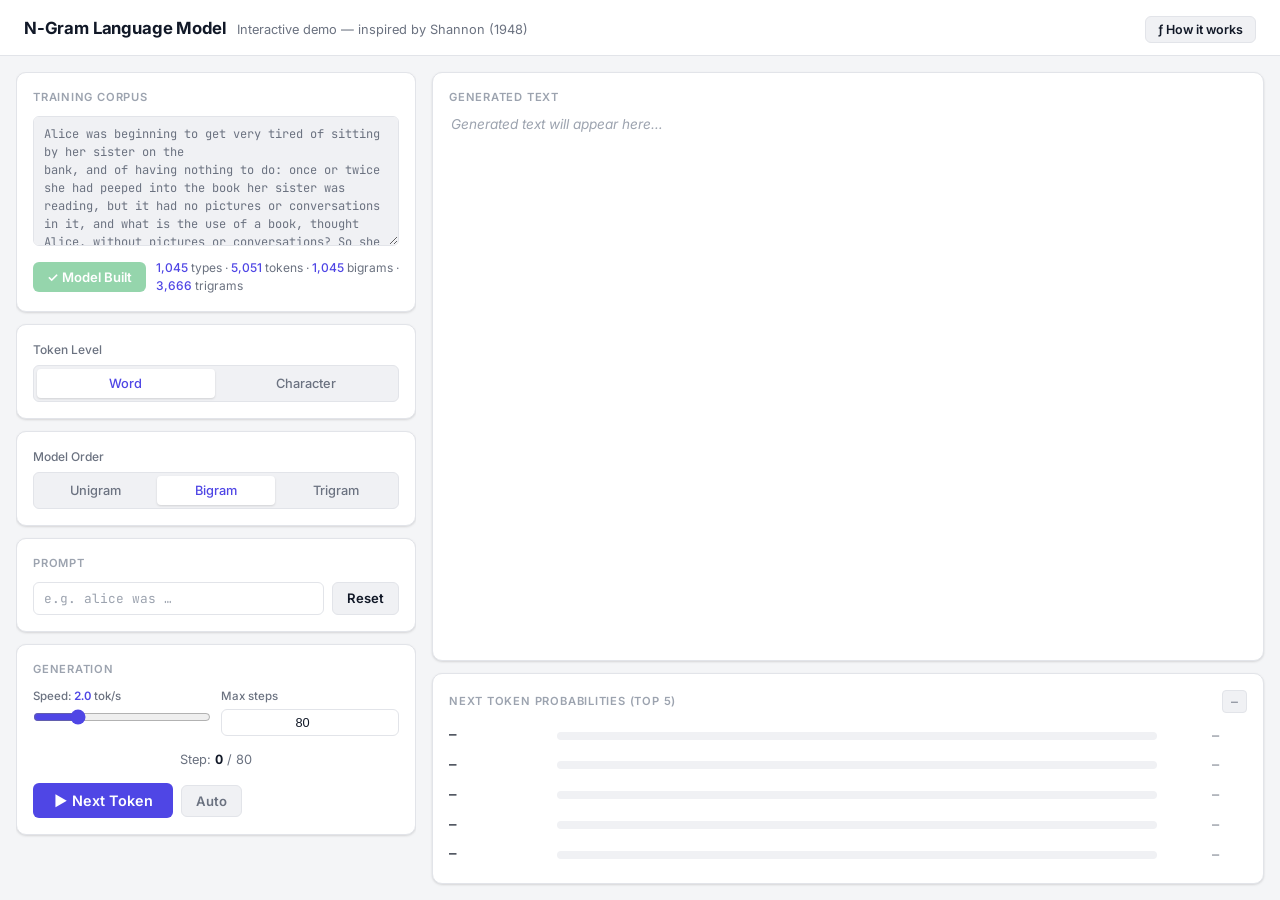
==== index.html @ 8fc3cce2 "Initial commit: ngramflow" ====
<!DOCTYPE html>
<html lang="en">
<head>
  <meta charset="UTF-8">
  <meta name="viewport" content="width=device-width, initial-scale=1.0">
  <title>N-Gram Language Model Demo</title>
  <link rel="preconnect" href="https://fonts.googleapis.com">
  <link rel="preconnect" href="https://fonts.gstatic.com" crossorigin>
  <link href="https://fonts.googleapis.com/css2?family=Inter:ital,opsz,wght@0,14..32,400;0,14..32,500;0,14..32,600;0,14..32,700;1,14..32,400&family=JetBrains+Mono:wght@400;500&display=swap" rel="stylesheet">
  <link rel="stylesheet" href="style.css">
</head>
<body>

<header>
  <h1>N-Gram Language Model</h1>
  <span class="sub">Interactive demo &mdash; inspired by Shannon (1948)</span>
  <button class="btn btn-secondary btn-theory" id="btn-theory">&#402; How it works</button>
</header>

<main>
  <!-- ── LEFT PANEL ── -->
  <div class="panel-left">

    <!-- Corpus -->
    <div class="card">
      <div class="card-title">Training Corpus</div>
      <textarea class="corpus-textarea" id="corpus-input" spellcheck="false"></textarea>
      <div class="build-row">
        <button class="btn btn-primary" id="btn-build">Build Model</button>
        <div class="model-stats" id="model-stats">Not built yet</div>
      </div>
    </div>

    <!-- Token level -->
    <div class="card">
      <div class="seg-label">Token Level</div>
      <div class="seg-control">
        <input type="radio" name="level" id="lv-word" value="word" checked>
        <label for="lv-word">Word</label>
        <input type="radio" name="level" id="lv-char" value="char">
        <label for="lv-char">Character</label>
      </div>
    </div>

    <!-- N-gram order -->
    <div class="card">
      <div class="seg-label">Model Order</div>
      <div class="seg-control">
        <input type="radio" name="ngram" id="ng1" value="1">
        <label for="ng1">Unigram</label>
        <input type="radio" name="ngram" id="ng2" value="2" checked>
        <label for="ng2">Bigram</label>
        <input type="radio" name="ngram" id="ng3" value="3">
        <label for="ng3">Trigram</label>
      </div>
    </div>

    <!-- Prompt -->
    <div class="card">
      <div class="card-title">Prompt</div>
      <div class="prompt-row">
        <input class="prompt-input" id="prompt-input" type="text"
               placeholder="e.g. alice was …" spellcheck="false">
        <button class="btn btn-secondary" id="btn-reset">Reset</button>
      </div>
    </div>

    <!-- Generation controls -->
    <div class="card">
      <div class="card-title">Generation</div>
      <div class="controls-grid">
        <div class="ctrl-group">
          <label for="speed-slider">Speed: <span class="speed-val" id="speed-val">2.0</span> tok/s</label>
          <input type="range" id="speed-slider" min="0.2" max="8" step="0.1" value="2">
        </div>
        <div class="ctrl-group">
          <label for="max-steps">Max steps</label>
          <input type="number" id="max-steps" value="80" min="1" max="999">
        </div>
      </div>
      <div class="step-counter" id="step-counter" style="margin-top:10px">Step: <b>0</b></div>
      <div class="action-row" style="margin-top:10px">
        <button class="btn btn-primary btn-next" id="btn-next" disabled>&#9654; Next Token</button>
        <button class="btn btn-auto" id="btn-auto" disabled>Auto</button>
      </div>
    </div>

  </div><!-- /panel-left -->

  <!-- ── RIGHT PANEL ── -->
  <div class="panel-right">

    <!-- Generated text -->
    <div class="card output-card">
      <div class="gen-header">
        <div class="gen-header-left">
          <div class="gen-label">Generated Text</div>
        </div>
      </div>
      <div class="output-area" id="output-area"></div>
    </div>

    <!-- Top-5 next token probabilities -->
    <div class="card top5-card">
      <div class="top5-header">
        <div class="card-title" style="margin-bottom:0">Next Token Probabilities (Top 5)</div>
        <div class="context-badge" id="context-badge">—</div>
      </div>
      <div class="top5-rows" id="top5-rows"></div>
    </div>

  </div><!-- /panel-right -->
</main>

<!-- ── THEORY PANEL (toggleable) ── -->
<section id="theory-panel">
  <div class="theory-inner">

    <div class="theory-card">
      <div class="theory-title" id="theory-formula-title">Formula</div>
      <div id="theory-formula-body"></div>
    </div>

    <div class="theory-card">
      <div class="theory-title">Live Calculation — Last Step</div>
      <div id="theory-calc-body">
        <p class="theory-placeholder">Generate a token to see the live calculation.</p>
      </div>
    </div>

  </div>
</section>

<!-- Scripts — load order matters: corpus → model → app -->
<script src="corpus.js" defer></script>
<script src="model.js" defer></script>
<script src="app.js" defer></script>

</body>
</html>
---- style.css ----
*, *::before, *::after { box-sizing: border-box; margin: 0; padding: 0; }

:root {
  --bg:              #f4f5f7;
  --surface:         #ffffff;
  --surface-2:       #f0f1f4;
  --border:          #e2e4e9;
  --accent:          #4f46e5;
  --accent-hover:    #4338ca;
  --accent-light:    #eef2ff;
  --accent-mid:      #818cf8;
  --text-primary:    #111827;
  --text-secondary:  #6b7280;
  --text-tertiary:   #9ca3af;
  --token-flash-bg:  #fef9c3;
  --token-flash-fg:  #854d0e;
  --token-recent-bg: #ede9fe;
  --success:         #16a34a;
  --radius:          10px;
  --radius-sm:       6px;
  --shadow-sm:       0 1px 2px rgba(0,0,0,.06), 0 1px 3px rgba(0,0,0,.08);
  --shadow:          0 2px 8px rgba(0,0,0,.08), 0 1px 3px rgba(0,0,0,.05);
  --font:            'Inter', system-ui, sans-serif;
  --font-mono:       'JetBrains Mono', 'Fira Code', monospace;
}

html { height: 100%; }
body {
  height: 100%;
  display: flex;
  flex-direction: column;
  background: var(--bg);
  color: var(--text-primary);
  font-family: var(--font);
  font-size: 14px;
  line-height: 1.5;
}

/* ── HEADER ─────────────────────────────────────────── */
header {
  display: flex;
  align-items: baseline;
  gap: 12px;
  padding: 16px 24px 12px;
  border-bottom: 1px solid var(--border);
  background: var(--surface);
}
header h1 {
  font-size: 1.05rem;
  font-weight: 700;
  letter-spacing: -.01em;
  color: var(--text-primary);
}
header span.sub {
  font-size: .8rem;
  color: var(--text-secondary);
  font-weight: 400;
}

/* ── MAIN GRID ──────────────────────────────────────── */
main {
  display: grid;
  grid-template-columns: 400px 1fr;
  gap: 16px;
  padding: 16px;
  flex: 1;
  min-height: 0;
}

/* ── CARDS ──────────────────────────────────────────── */
.card {
  background: var(--surface);
  border: 1px solid var(--border);
  border-radius: var(--radius);
  box-shadow: var(--shadow-sm);
  padding: 16px;
}
.card-title {
  font-size: .7rem;
  font-weight: 600;
  text-transform: uppercase;
  letter-spacing: .07em;
  color: var(--text-tertiary);
  margin-bottom: 10px;
}

/* ── LEFT PANEL ─────────────────────────────────────── */
.panel-left {
  display: flex;
  flex-direction: column;
  gap: 12px;
  overflow-y: auto;
}

/* corpus section */
.corpus-textarea {
  width: 100%;
  height: 130px;
  resize: vertical;
  font-family: var(--font-mono);
  font-size: .75rem;
  line-height: 1.5;
  border: 1px solid var(--border);
  border-radius: var(--radius-sm);
  padding: 8px 10px;
  color: var(--text-secondary);
  background: var(--surface-2);
  outline: none;
  transition: border-color .15s;
}
.corpus-textarea:focus { border-color: var(--accent-mid); background: #fff; }

.build-row {
  display: flex;
  align-items: center;
  gap: 10px;
  margin-top: 8px;
}
.model-stats {
  font-size: .75rem;
  color: var(--text-secondary);
  flex: 1;
  min-height: 16px;
}
.model-stats span { color: var(--accent); font-weight: 500; }

/* segmented control */
.seg-label {
  font-size: .75rem;
  font-weight: 500;
  color: var(--text-secondary);
  margin-bottom: 6px;
}
.seg-control {
  display: flex;
  gap: 3px;
  background: var(--surface-2);
  border: 1px solid var(--border);
  border-radius: var(--radius-sm);
  padding: 3px;
}
.seg-control input[type=radio] { display: none; }
.seg-control label {
  flex: 1;
  text-align: center;
  padding: 5px 0;
  border-radius: 4px;
  cursor: pointer;
  font-size: .8rem;
  font-weight: 500;
  color: var(--text-secondary);
  transition: background .15s, color .15s, box-shadow .15s;
  user-select: none;
}
.seg-control input:checked + label {
  background: var(--surface);
  color: var(--accent);
  box-shadow: var(--shadow-sm);
}

/* prompt */
.prompt-row {
  display: flex;
  gap: 8px;
  align-items: stretch;
}
.prompt-input {
  flex: 1;
  border: 1px solid var(--border);
  border-radius: var(--radius-sm);
  padding: 7px 10px;
  font-family: var(--font-mono);
  font-size: .8rem;
  outline: none;
  transition: border-color .15s;
  color: var(--text-primary);
}
.prompt-input:focus { border-color: var(--accent-mid); }
.prompt-input::placeholder { color: var(--text-tertiary); }

/* generation controls */
.controls-grid {
  display: grid;
  grid-template-columns: 1fr 1fr;
  gap: 10px;
}
.ctrl-group label {
  display: block;
  font-size: .72rem;
  font-weight: 500;
  color: var(--text-secondary);
  margin-bottom: 4px;
}
.ctrl-group input[type=range] {
  width: 100%;
  accent-color: var(--accent);
  cursor: pointer;
}
.ctrl-group input[type=number] {
  width: 100%;
  border: 1px solid var(--border);
  border-radius: var(--radius-sm);
  padding: 5px 8px;
  font-size: .8rem;
  outline: none;
  text-align: center;
  color: var(--text-primary);
}
.ctrl-group input[type=number]:focus { border-color: var(--accent-mid); }
.speed-val {
  font-size: .72rem;
  color: var(--accent);
  font-weight: 600;
  font-variant-numeric: tabular-nums;
}
.step-counter {
  font-size: .8rem;
  color: var(--text-secondary);
  text-align: center;
  padding: 4px 0;
}
.step-counter b { color: var(--text-primary); font-variant-numeric: tabular-nums; }

/* ── BUTTONS ────────────────────────────────────────── */
.btn {
  display: inline-flex;
  align-items: center;
  justify-content: center;
  gap: 6px;
  border: none;
  border-radius: var(--radius-sm);
  font-family: var(--font);
  font-size: .82rem;
  font-weight: 600;
  cursor: pointer;
  transition: background .15s, opacity .15s, transform .08s;
  padding: 7px 14px;
  white-space: nowrap;
}
.btn:active { transform: scale(.97); }
.btn:disabled { opacity: .45; cursor: default; transform: none; }

.btn-primary { background: var(--accent); color: #fff; }
.btn-primary:hover:not(:disabled) { background: var(--accent-hover); }

.btn-secondary {
  background: var(--surface-2);
  color: var(--text-primary);
  border: 1px solid var(--border);
}
.btn-secondary:hover:not(:disabled) { background: var(--border); }

.btn-auto {
  background: var(--surface-2);
  color: var(--text-secondary);
  border: 1px solid var(--border);
}
.btn-auto.active {
  background: #fee2e2;
  color: #dc2626;
  border-color: #fca5a5;
}

.btn-next {
  font-size: .9rem;
  padding: 9px 20px;
  min-width: 140px;
}

.action-row {
  display: flex;
  gap: 8px;
  align-items: center;
}

/* ── RIGHT PANEL ────────────────────────────────────── */
.panel-right {
  display: flex;
  flex-direction: column;
  gap: 12px;
  min-height: 0;
}

.gen-header {
  display: flex;
  align-items: center;
  justify-content: space-between;
  gap: 12px;
}
.gen-header-left {
  display: flex;
  align-items: center;
  gap: 10px;
}
.gen-label {
  font-size: .7rem;
  font-weight: 600;
  text-transform: uppercase;
  letter-spacing: .07em;
  color: var(--text-tertiary);
}

/* output area */
.output-card {
  flex: 1;
  min-height: 0;
  display: flex;
  flex-direction: column;
}
.output-area {
  flex: 1;
  overflow-y: auto;
  font-family: var(--font-mono);
  font-size: .9rem;
  line-height: 1.9;
  color: var(--text-primary);
  padding: 4px 2px;
  word-wrap: break-word;
}
.output-area:empty::after {
  content: 'Generated text will appear here…';
  color: var(--text-tertiary);
  font-style: italic;
  font-family: var(--font);
  font-size: .85rem;
}
.output-prompt { color: var(--text-secondary); }

/* token animation */
.token {
  display: inline;
  border-radius: 3px;
  padding: 1px 1px;
  transition: background .3s ease;
}
@keyframes tokenFlash {
  0%   { background: var(--token-flash-bg); color: var(--token-flash-fg); transform: scale(1.1); border-radius: 3px; }
  55%  { background: var(--token-flash-bg); color: var(--token-flash-fg); }
  100% { background: transparent; color: inherit; transform: scale(1); }
}
.token--new {
  animation: tokenFlash .55s ease-out forwards;
  display: inline-block;
}
.token--recent { background: var(--token-recent-bg); }

/* top-5 panel */
.top5-card { flex-shrink: 0; }
.top5-header {
  display: flex;
  align-items: center;
  justify-content: space-between;
  margin-bottom: 10px;
}
.context-badge {
  font-size: .72rem;
  color: var(--text-secondary);
  background: var(--surface-2);
  border: 1px solid var(--border);
  border-radius: 4px;
  padding: 2px 8px;
  font-family: var(--font-mono);
  max-width: 260px;
  overflow: hidden;
  text-overflow: ellipsis;
  white-space: nowrap;
}
.top5-rows { display: flex; flex-direction: column; gap: 5px; }
.top5-row {
  display: grid;
  grid-template-columns: 100px 1fr 54px 20px;
  align-items: center;
  gap: 8px;
  padding: 3px 0;
  border-radius: 4px;
  transition: background .15s;
}
.top5-row.chosen { background: var(--accent-light); padding: 3px 6px; }
.top5-word {
  font-family: var(--font-mono);
  font-size: .78rem;
  font-weight: 500;
  color: var(--text-primary);
  overflow: hidden;
  text-overflow: ellipsis;
  white-space: nowrap;
}
.top5-row.chosen .top5-word { color: var(--accent); }
.bar-track {
  height: 8px;
  background: var(--surface-2);
  border-radius: 4px;
  overflow: hidden;
}
.bar-fill {
  height: 100%;
  background: var(--accent-mid);
  border-radius: 4px;
  transition: width .35s cubic-bezier(.34, 1.3, .64, 1);
  width: 0%;
}
.top5-row.chosen .bar-fill { background: var(--accent); }
.top5-pct {
  font-size: .75rem;
  color: var(--text-secondary);
  text-align: right;
  font-variant-numeric: tabular-nums;
  font-family: var(--font-mono);
}
.top5-row.chosen .top5-pct { color: var(--accent); font-weight: 600; }
.chosen-mark { font-size: .75rem; color: var(--accent); text-align: center; }
.top5-empty {
  text-align: center;
  color: var(--text-tertiary);
  font-size: .8rem;
  font-style: italic;
  padding: 8px 0;
}

/* ── THEORY PANEL ───────────────────────────────────── */
#theory-panel {
  flex-shrink: 0;
  max-height: 0;
  overflow: hidden;
  transition: max-height .4s cubic-bezier(.4,0,.2,1), opacity .3s ease;
  opacity: 0;
  background: var(--bg);
}
#theory-panel.open {
  max-height: 260px;
  opacity: 1;
  padding-bottom: 16px;
}
.theory-inner {
  display: grid;
  grid-template-columns: 320px 1fr;
  gap: 16px;
  padding: 0 16px;
}
.theory-card {
  background: var(--surface);
  border: 1px solid var(--border);
  border-radius: var(--radius);
  padding: 14px 16px;
}
.theory-title {
  font-size: .68rem;
  font-weight: 700;
  text-transform: uppercase;
  letter-spacing: .08em;
  color: var(--text-tertiary);
  margin-bottom: 10px;
}

/* math fraction notation */
.frac {
  display: inline-flex;
  flex-direction: column;
  align-items: center;
  vertical-align: middle;
  margin: 0 3px;
  gap: 2px;
}
.frac .num { border-bottom: 1.5px solid var(--text-primary); padding-bottom: 2px; }
.frac .num, .frac .denom { line-height: 1.3; font-size: .82rem; }
.mvar { font-style: italic; color: var(--accent); font-weight: 600; }
.mctx { color: var(--accent); font-weight: 600; font-family: var(--font-mono); }
.math-line {
  font-size: .82rem;
  line-height: 2;
  display: flex;
  align-items: center;
  flex-wrap: wrap;
  gap: 4px;
  color: var(--text-primary);
}
.math-line .op { color: var(--text-secondary); margin: 0 2px; }

/* live calculation */
.calc-row {
  display: grid;
  grid-template-columns: auto 1fr;
  gap: 4px 12px;
  font-size: .8rem;
  line-height: 1.9;
}
.calc-label { color: var(--text-secondary); white-space: nowrap; }
.calc-val { font-family: var(--font-mono); font-weight: 500; color: var(--text-primary); }
.calc-val .hi { color: var(--accent); font-weight: 700; }
.calc-val .eq { color: var(--text-secondary); margin: 0 4px; }
.calc-note { font-size: .72rem; color: var(--text-tertiary); margin-top: 6px; font-style: italic; }
.theory-placeholder { color: var(--text-tertiary); font-size: .8rem; font-style: italic; padding: 8px 0; }

/* header theory button */
.btn-theory {
  margin-left: auto;
  font-size: .78rem;
  padding: 5px 12px;
}
.btn-theory.active { background: var(--accent-light); color: var(--accent); border-color: var(--accent-mid); }

/* scrollbar */
::-webkit-scrollbar { width: 5px; height: 5px; }
::-webkit-scrollbar-track { background: transparent; }
::-webkit-scrollbar-thumb { background: var(--border); border-radius: 3px; }
::-webkit-scrollbar-thumb:hover { background: var(--text-tertiary); }
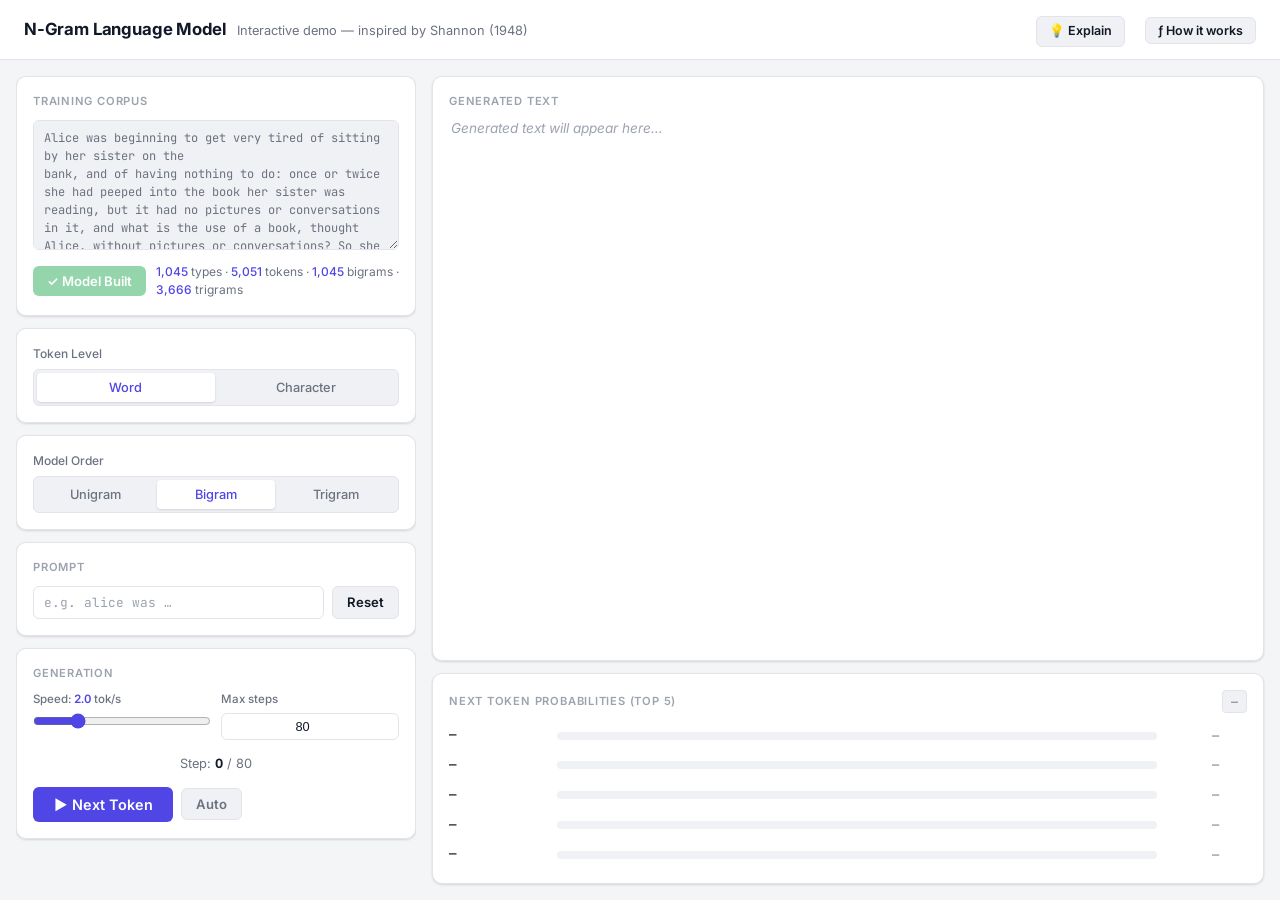
==== commit f072ebc3: "Add explain page with lightbulb button, update screenshots - New explain.html: beginner-friendly exp" ====
--- a/index.html
+++ b/index.html
@@ -14,6 +14,7 @@
 <header>
   <h1>N-Gram Language Model</h1>
   <span class="sub">Interactive demo &mdash; inspired by Shannon (1948)</span>
+  <a class="btn btn-secondary btn-explain" href="explain.html">&#128161; Explain</a>
   <button class="btn btn-secondary btn-theory" id="btn-theory">&#402; How it works</button>
 </header>
 
--- a/style.css
+++ b/style.css
@@ -491,9 +491,15 @@
 .calc-note { font-size: .72rem; color: var(--text-tertiary); margin-top: 6px; font-style: italic; }
 .theory-placeholder { color: var(--text-tertiary); font-size: .8rem; font-style: italic; padding: 8px 0; }
 
-/* header theory button */
+/* header buttons */
+.btn-explain {
+  margin-left: auto;
+  font-size: .78rem;
+  padding: 5px 12px;
+  text-decoration: none;
+}
 .btn-theory {
-  margin-left: auto;
+  margin-left: 8px;
   font-size: .78rem;
   padding: 5px 12px;
 }
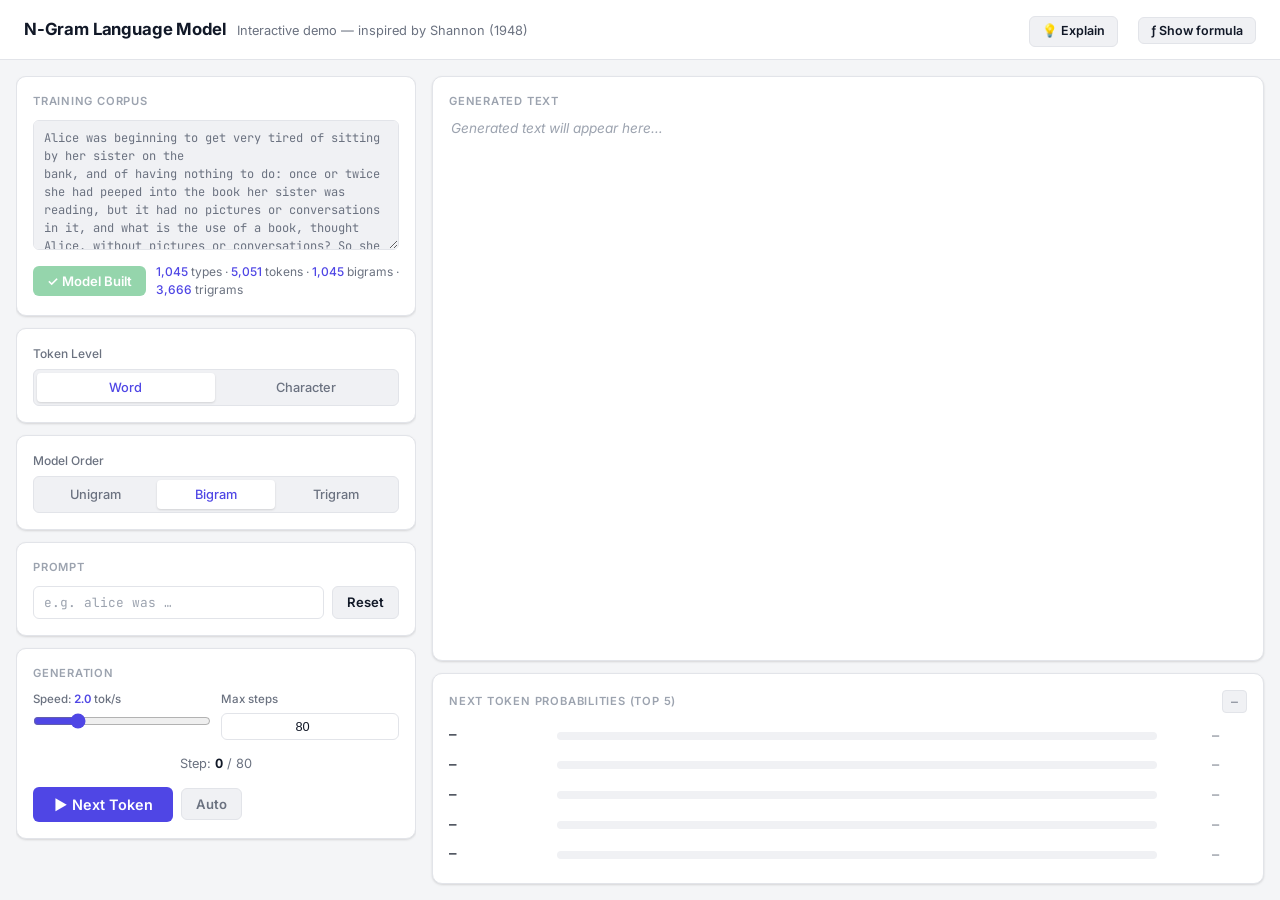
==== commit 86aec5e2: "Change button text from 'How it works' to 'Show formula'" ====
--- a/index.html
+++ b/index.html
@@ -15,7 +15,7 @@
   <h1>N-Gram Language Model</h1>
   <span class="sub">Interactive demo &mdash; inspired by Shannon (1948)</span>
   <a class="btn btn-secondary btn-explain" href="explain.html">&#128161; Explain</a>
-  <button class="btn btn-secondary btn-theory" id="btn-theory">&#402; How it works</button>
+  <button class="btn btn-secondary btn-theory" id="btn-theory">&#402; Show formula</button>
 </header>
 
 <main>
